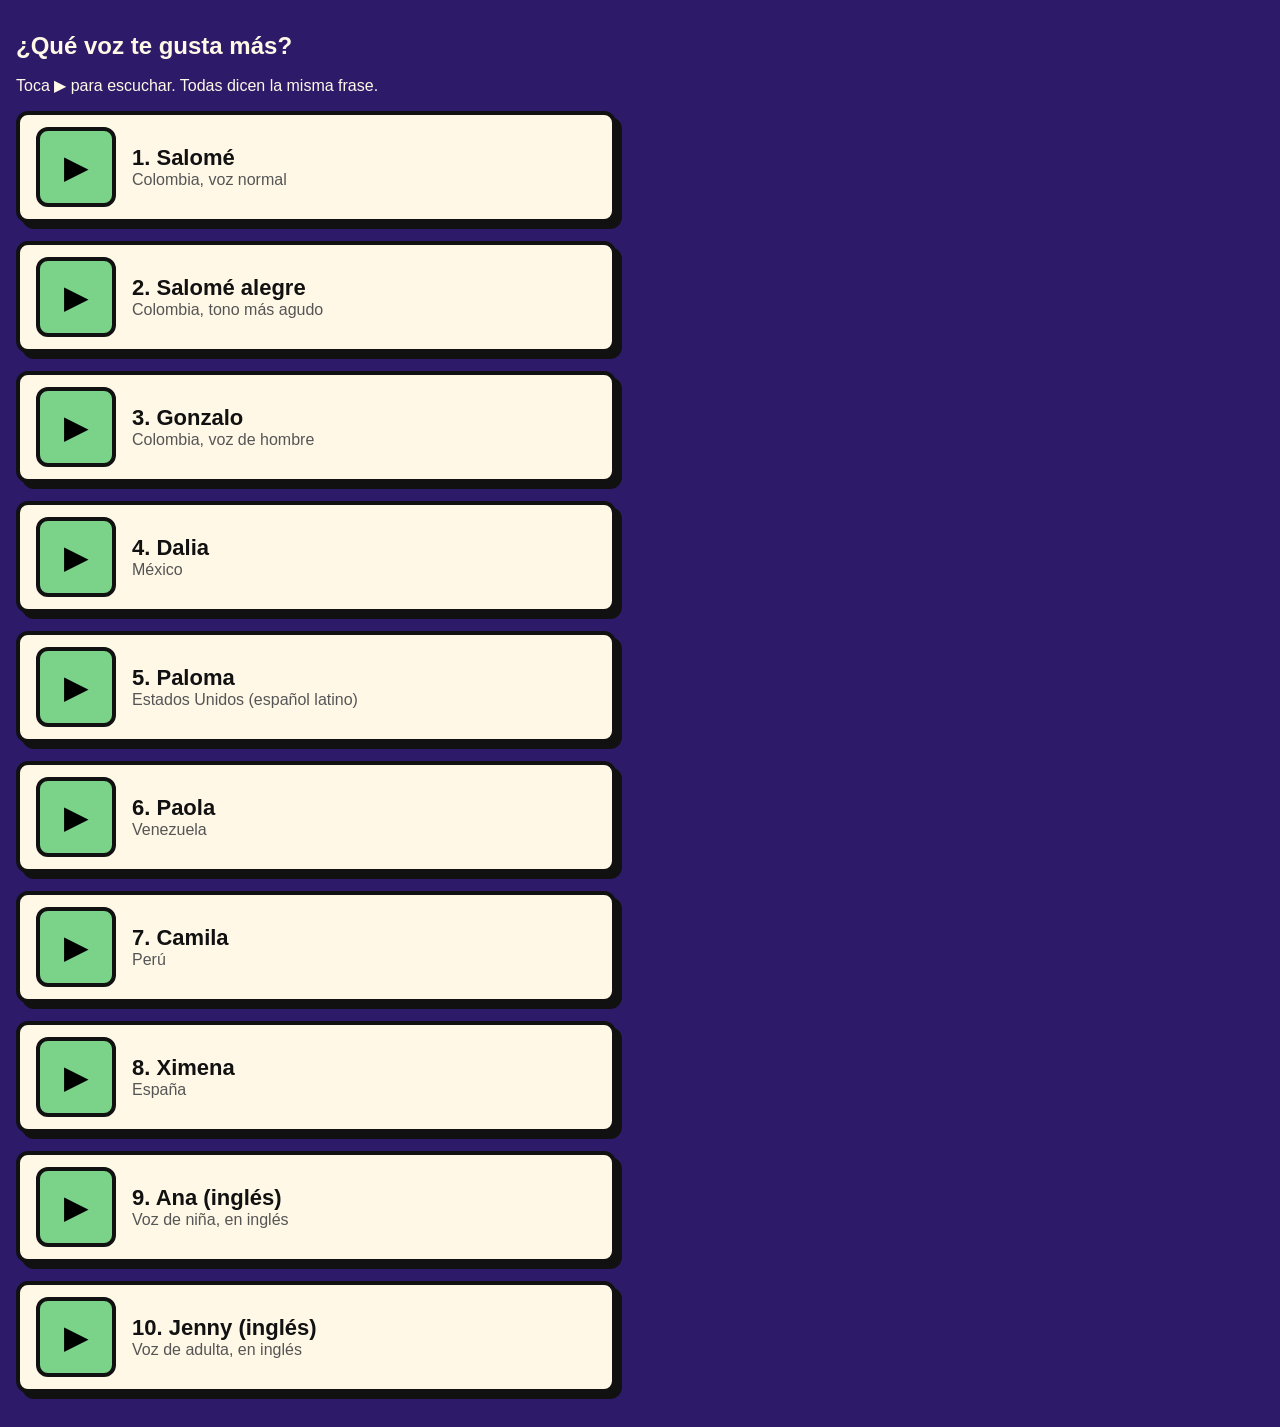
==== muestras/index.html @ d6070ae1 "Página temporal de muestras de voz para elegir la voz de la mascota Co-Authored-By: Claude Opus 5.5 " ====
<!doctype html>
<html lang="es">
<head>
<meta charset="utf-8">
<meta name="viewport" content="width=device-width, initial-scale=1">
<meta name="robots" content="noindex">
<title>Muestras de voz</title>
<style>
  body { font-family: Verdana, sans-serif; background: #2d1b69; color: #fff8e7; margin: 0; padding: 16px; }
  h1 { font-size: 24px; }
  .voz { display: flex; align-items: center; gap: 16px; background: #fff8e7; color: #111; border: 4px solid #111;
         border-radius: 12px; box-shadow: 6px 6px 0 #111; padding: 12px 16px; margin: 0 0 18px; max-width: 560px; }
  button { font-size: 32px; width: 80px; height: 80px; border: 4px solid #111; border-radius: 12px; background: #7bd389; flex: none; }
  b { font-size: 22px; display: block; } small { font-size: 16px; color: #555; }
</style>
</head>
<body>
<h1>¿Qué voz te gusta más?</h1>
<p>Toca ▶ para escuchar. Todas dicen la misma frase.</p>
<div id="lista"></div>
<script>
  var voces = [
    ['1', 'salome', 'Salomé', 'Colombia, voz normal'],
    ['2', 'salome-alegre', 'Salomé alegre', 'Colombia, tono más agudo'],
    ['3', 'gonzalo', 'Gonzalo', 'Colombia, voz de hombre'],
    ['4', 'dalia', 'Dalia', 'México'],
    ['5', 'paloma', 'Paloma', 'Estados Unidos (español latino)'],
    ['6', 'paola', 'Paola', 'Venezuela'],
    ['7', 'camila', 'Camila', 'Perú'],
    ['8', 'ximena', 'Ximena', 'España'],
    ['9', 'ana', 'Ana (inglés)', 'Voz de niña, en inglés'],
    ['10', 'jenny', 'Jenny (inglés)', 'Voz de adulta, en inglés']
  ];
  var lista = document.getElementById('lista'), actual = null;
  voces.forEach(function (v) {
    var d = document.createElement('div'); d.className = 'voz';
    var b = document.createElement('button'); b.textContent = '▶'; b.type = 'button';
    b.onclick = function () { if (actual) actual.pause(); actual = new Audio(v[1] + '.mp3'); actual.play(); };
    var t = document.createElement('div');
    t.innerHTML = '<b>' + v[0] + '. ' + v[2] + '</b><small>' + v[3] + '</small>';
    d.appendChild(b); d.appendChild(t); lista.appendChild(d);
  });
</script>
</body>
</html>
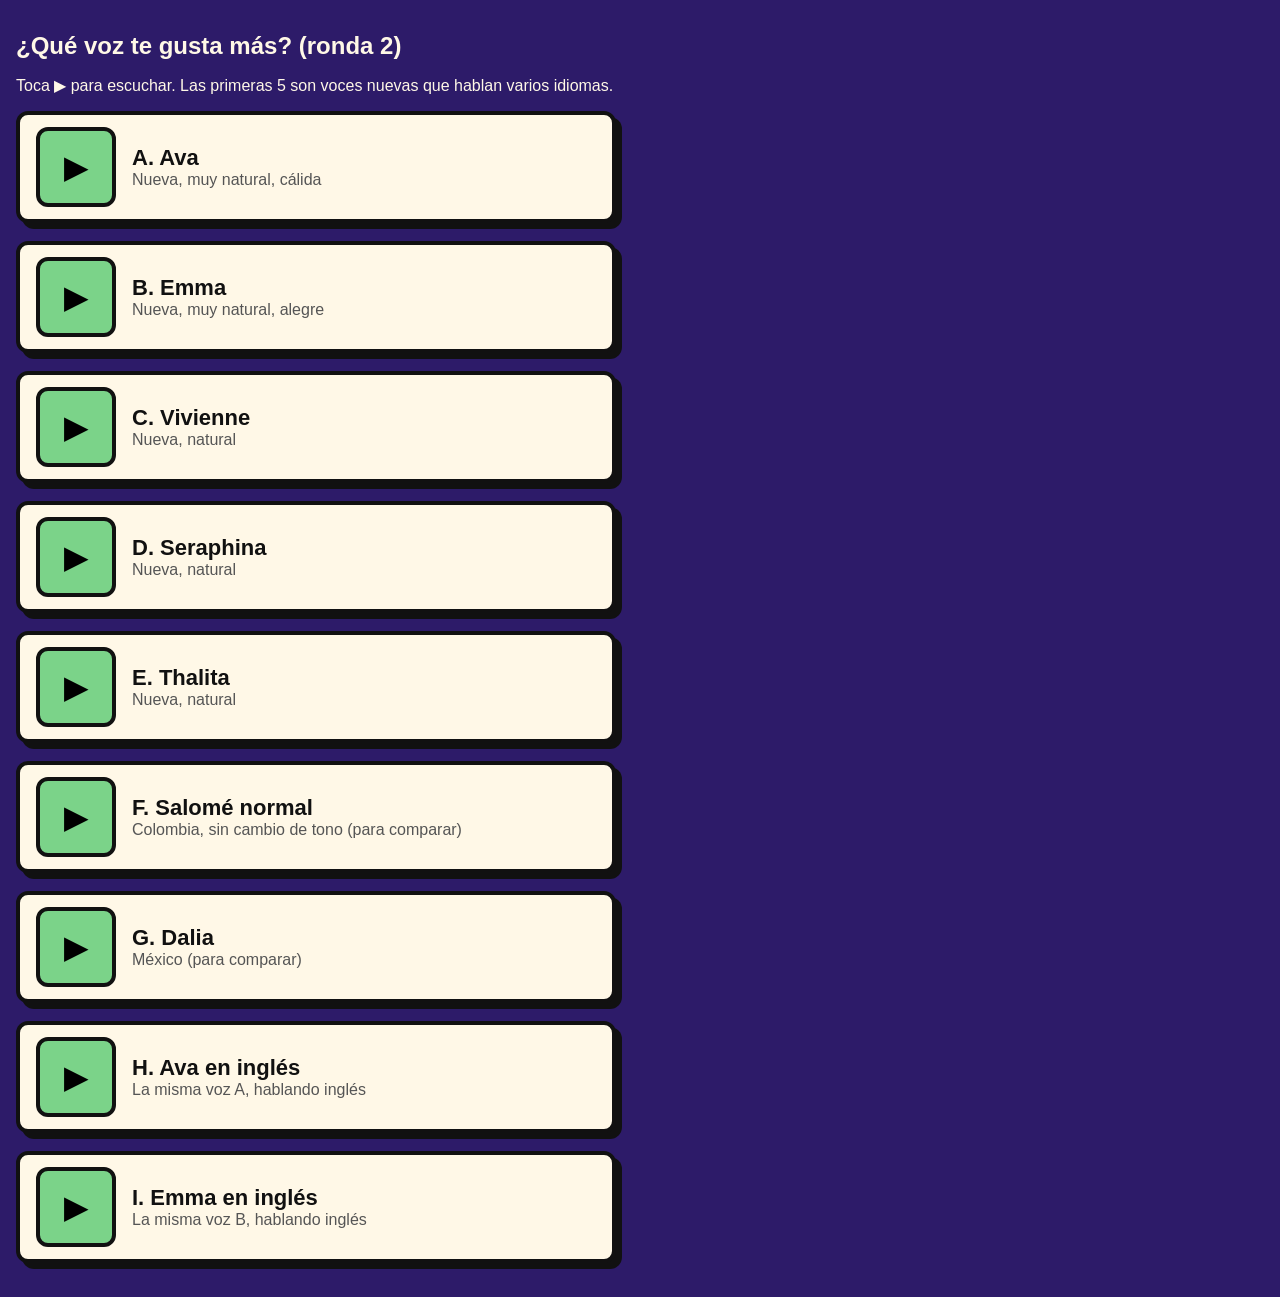
==== commit b54a62a7: "Muestras de voz, ronda 2: voces multilingües Co-Authored-By: Claude Opus 5.5 <noreply@anthropic.com>" ====
--- a/muestras/index.html
+++ b/muestras/index.html
@@ -15,27 +15,26 @@
 </style>
 </head>
 <body>
-<h1>¿Qué voz te gusta más?</h1>
-<p>Toca ▶ para escuchar. Todas dicen la misma frase.</p>
+<h1>¿Qué voz te gusta más? (ronda 2)</h1>
+<p>Toca ▶ para escuchar. Las primeras 5 son voces nuevas que hablan varios idiomas.</p>
 <div id="lista"></div>
 <script>
   var voces = [
-    ['1', 'salome', 'Salomé', 'Colombia, voz normal'],
-    ['2', 'salome-alegre', 'Salomé alegre', 'Colombia, tono más agudo'],
-    ['3', 'gonzalo', 'Gonzalo', 'Colombia, voz de hombre'],
-    ['4', 'dalia', 'Dalia', 'México'],
-    ['5', 'paloma', 'Paloma', 'Estados Unidos (español latino)'],
-    ['6', 'paola', 'Paola', 'Venezuela'],
-    ['7', 'camila', 'Camila', 'Perú'],
-    ['8', 'ximena', 'Ximena', 'España'],
-    ['9', 'ana', 'Ana (inglés)', 'Voz de niña, en inglés'],
-    ['10', 'jenny', 'Jenny (inglés)', 'Voz de adulta, en inglés']
+    ['A', 'ava', 'Ava', 'Nueva, muy natural, cálida'],
+    ['B', 'emma', 'Emma', 'Nueva, muy natural, alegre'],
+    ['C', 'vivienne', 'Vivienne', 'Nueva, natural'],
+    ['D', 'seraphina', 'Seraphina', 'Nueva, natural'],
+    ['E', 'thalita', 'Thalita', 'Nueva, natural'],
+    ['F', 'salome', 'Salomé normal', 'Colombia, sin cambio de tono (para comparar)'],
+    ['G', 'dalia', 'Dalia', 'México (para comparar)'],
+    ['H', 'ava-en', 'Ava en inglés', 'La misma voz A, hablando inglés'],
+    ['I', 'emma-en', 'Emma en inglés', 'La misma voz B, hablando inglés']
   ];
   var lista = document.getElementById('lista'), actual = null;
   voces.forEach(function (v) {
     var d = document.createElement('div'); d.className = 'voz';
     var b = document.createElement('button'); b.textContent = '▶'; b.type = 'button';
-    b.onclick = function () { if (actual) actual.pause(); actual = new Audio(v[1] + '.mp3'); actual.play(); };
+    b.onclick = function () { if (actual) actual.pause(); actual = new Audio(v[1] + '.mp3?v=2'); actual.play(); };
     var t = document.createElement('div');
     t.innerHTML = '<b>' + v[0] + '. ' + v[2] + '</b><small>' + v[3] + '</small>';
     d.appendChild(b); d.appendChild(t); lista.appendChild(d);
